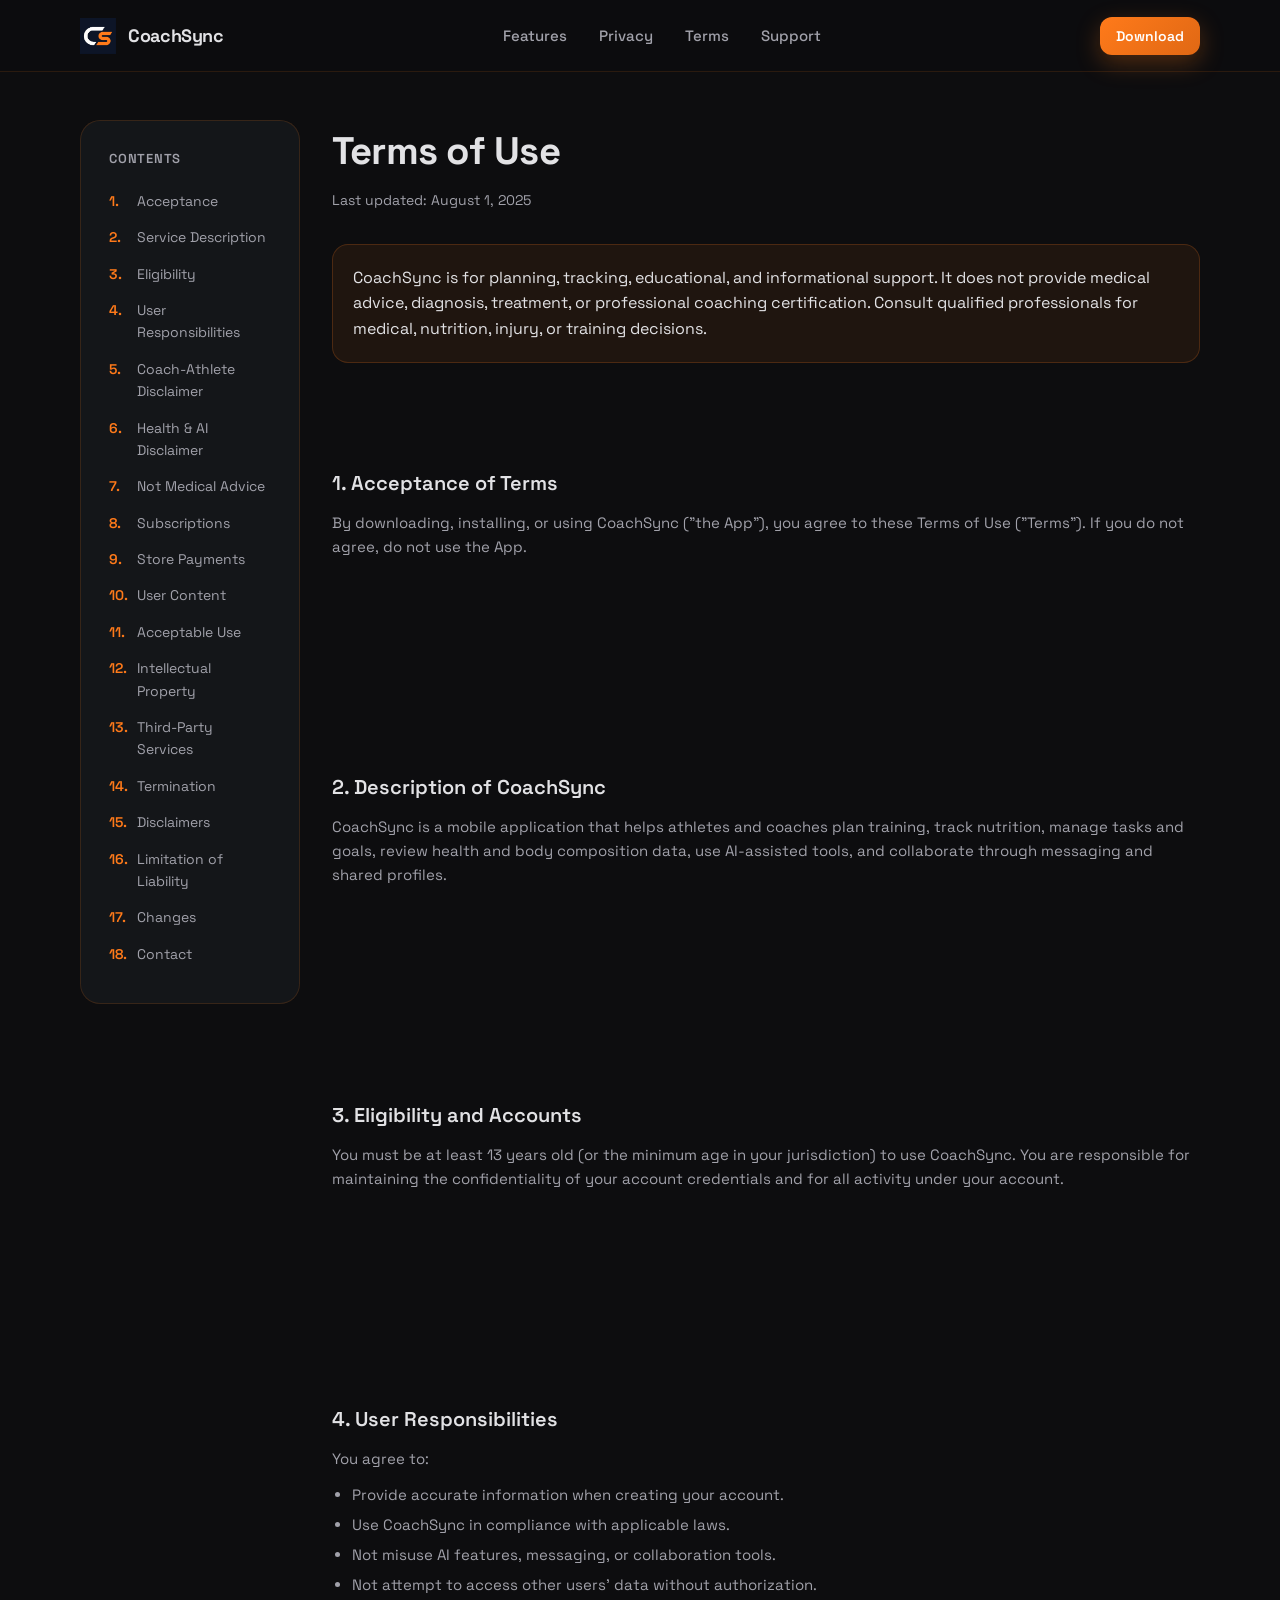
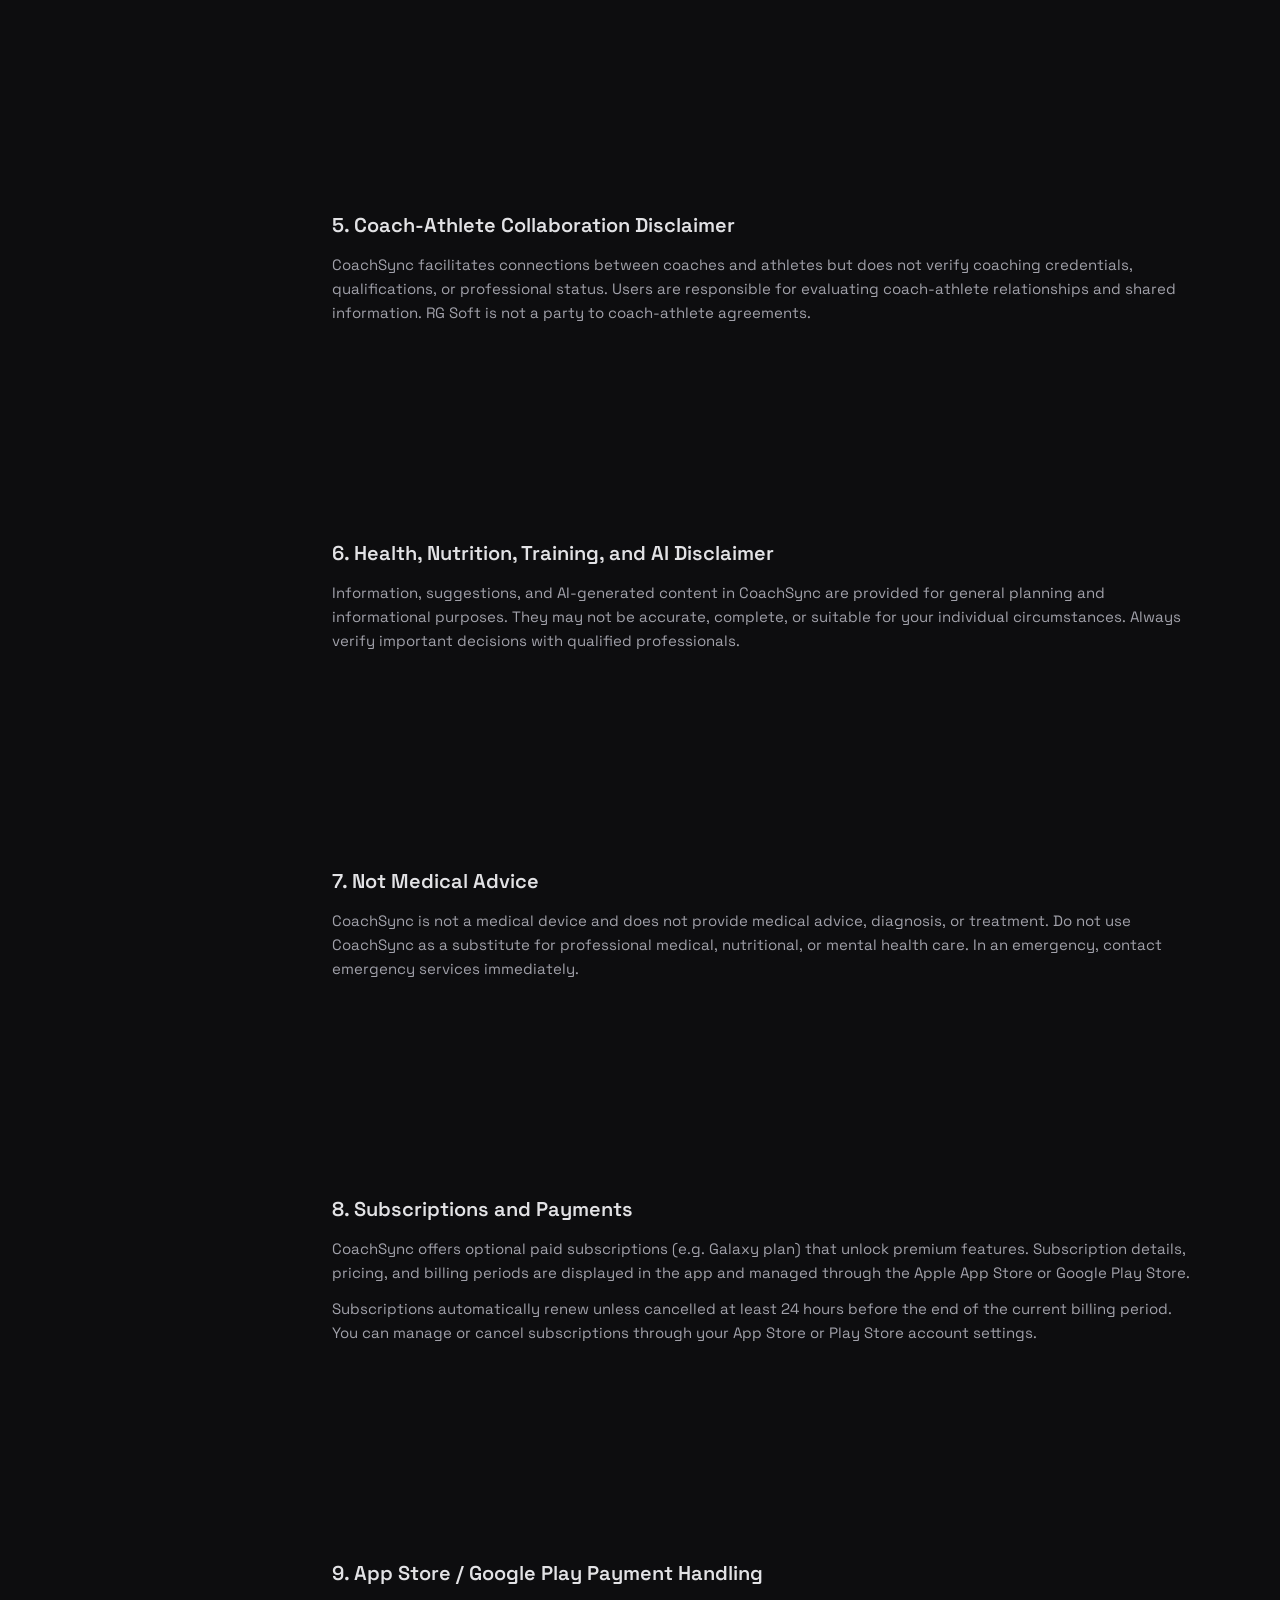
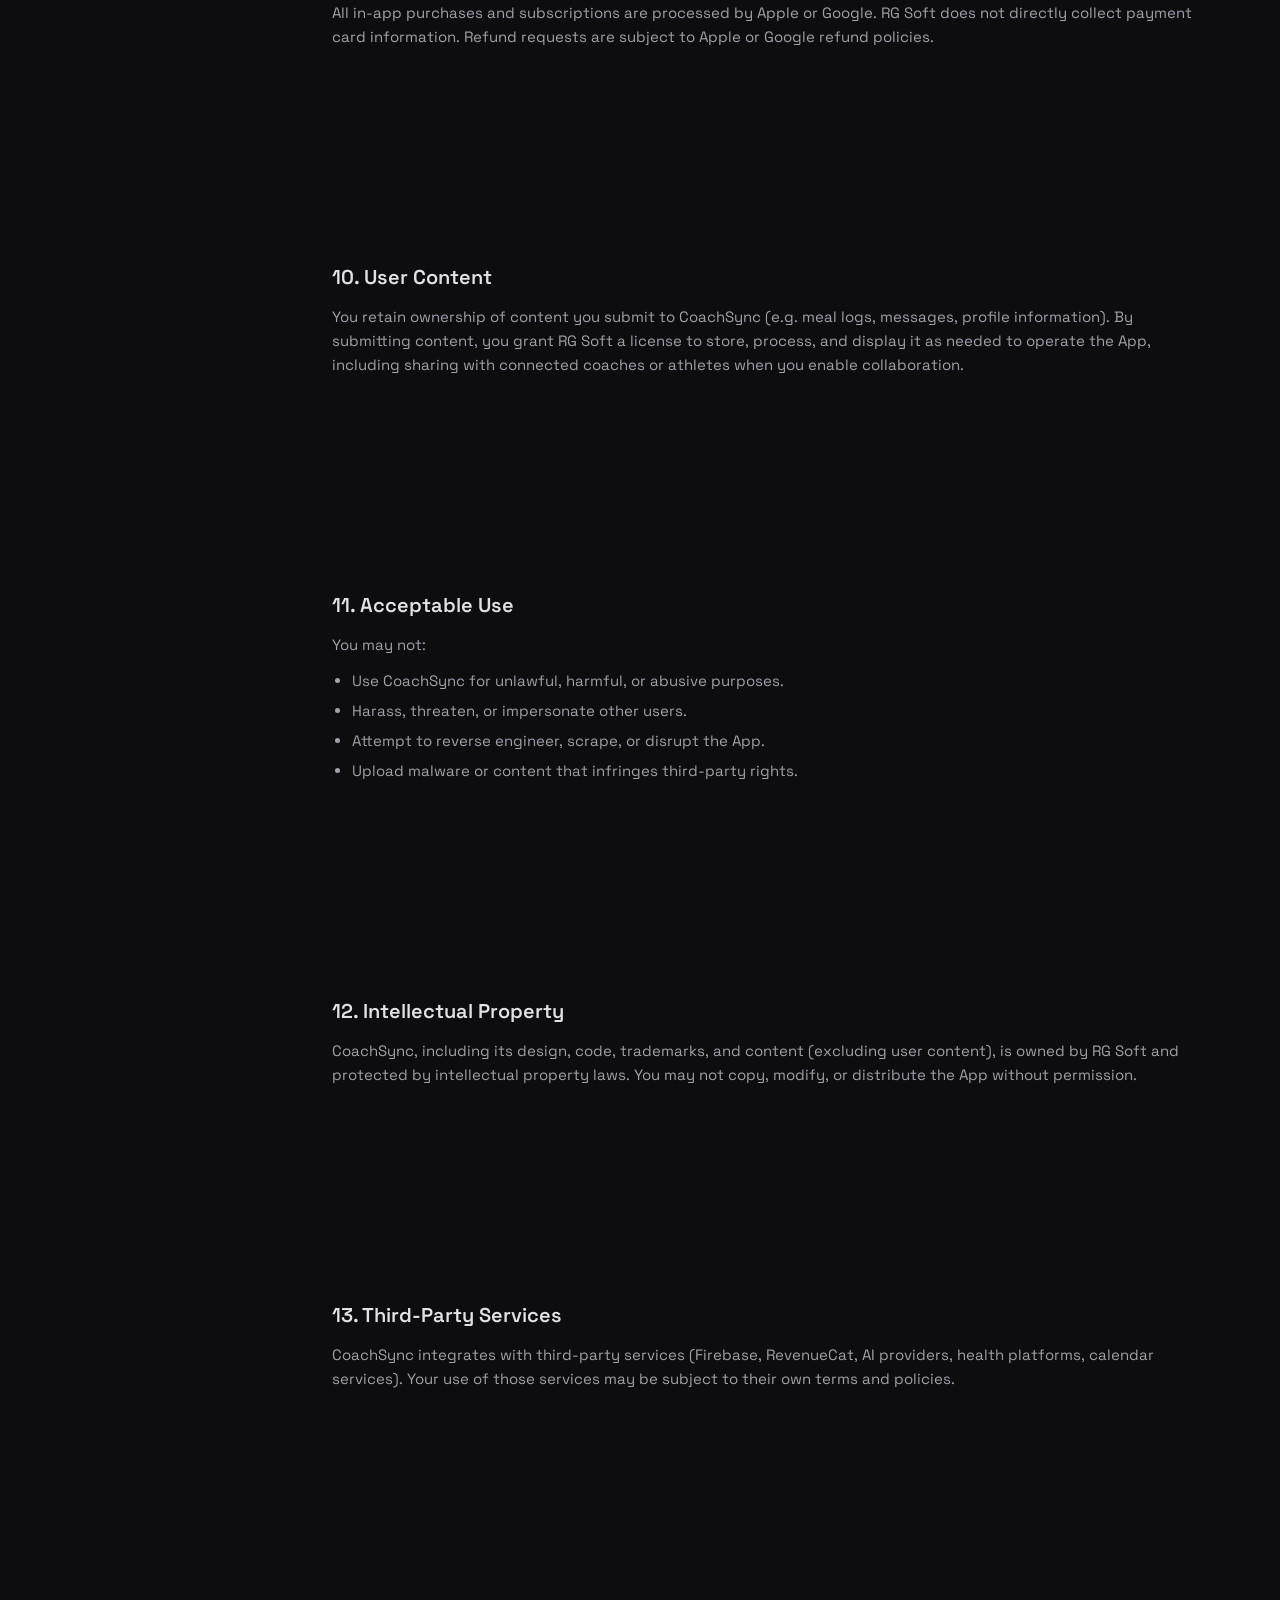
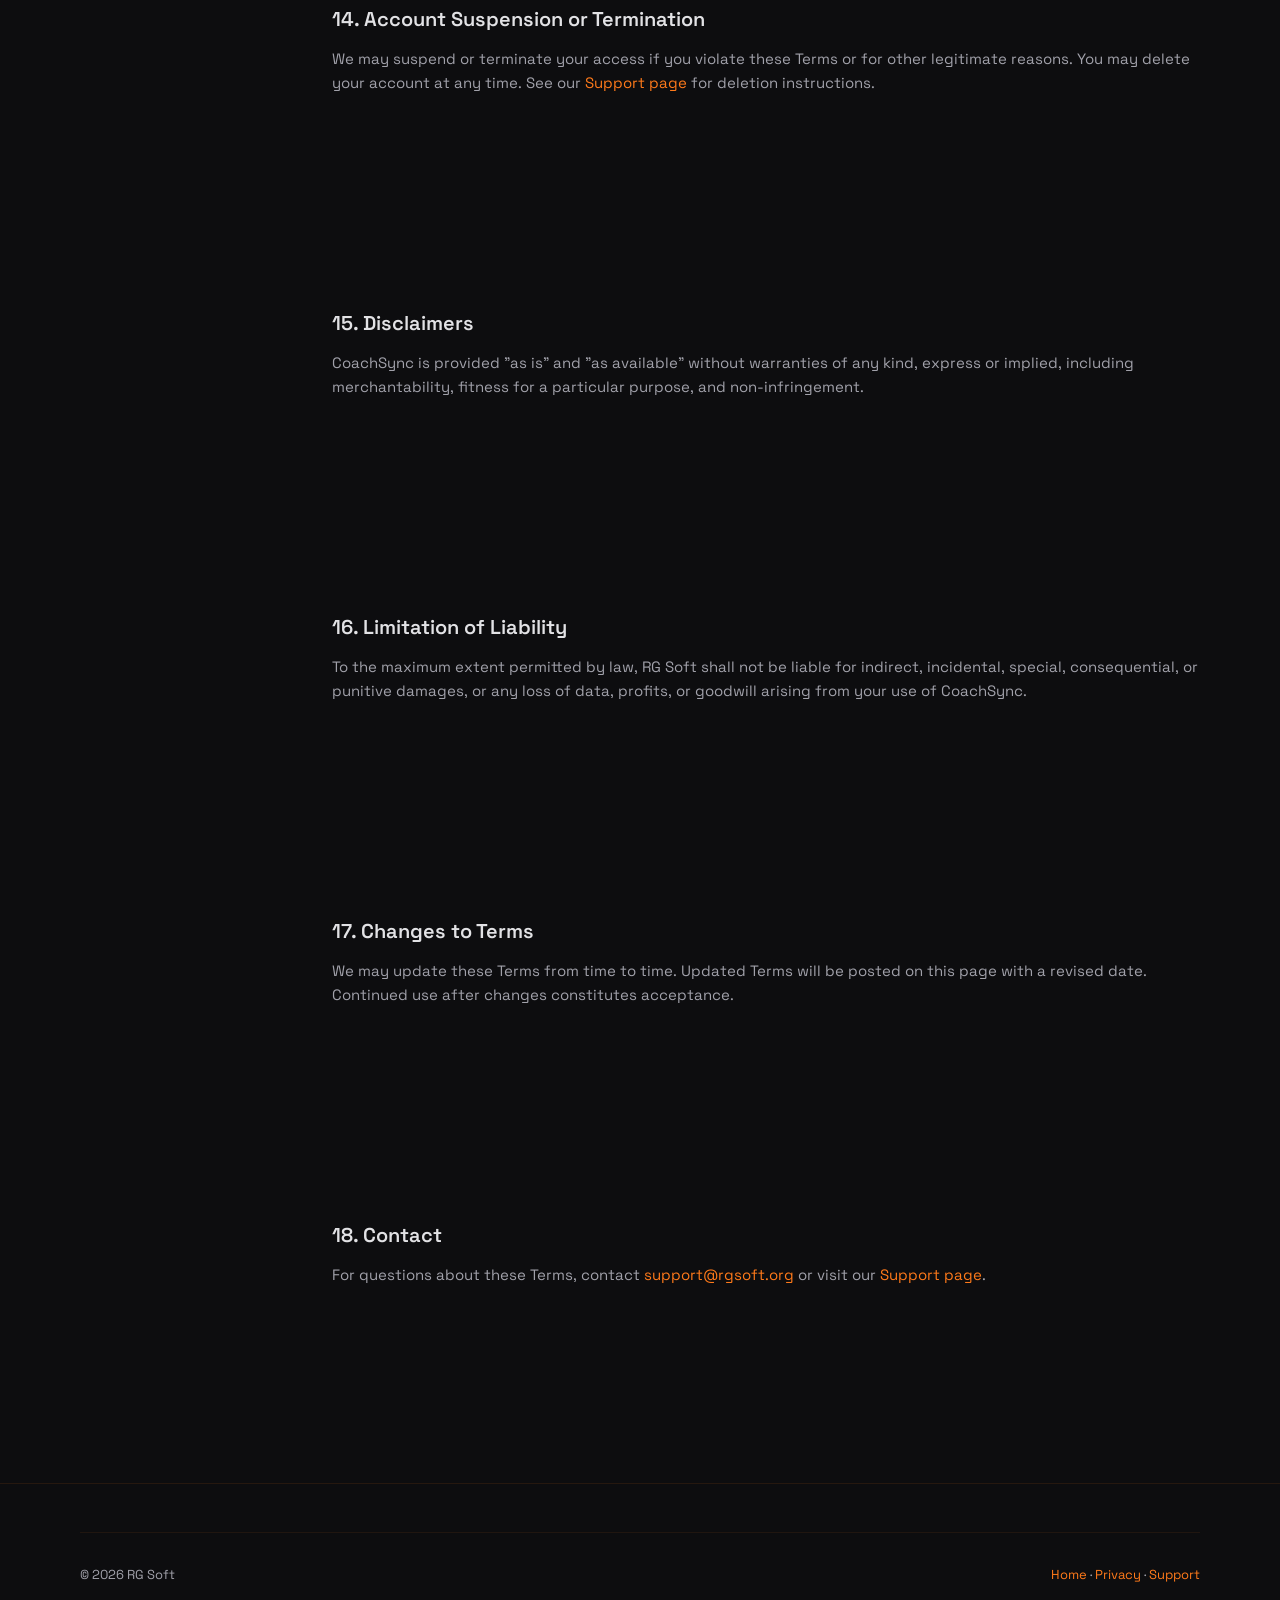
==== terms.html @ 38e57199 "Initial CoachSync marketing website. Landing, privacy, terms, support pages for coachsync.rgsoft.org" ====
<!DOCTYPE html>
<html lang="en">
<head>
  <meta charset="UTF-8">
  <meta name="viewport" content="width=device-width, initial-scale=1.0">
  <meta name="description" content="CoachSync Terms of Use — rules and guidelines for using the app.">
  <title>Terms of Use — CoachSync</title>
  <link rel="icon" href="assets/icon.png" type="image/png">
  <link rel="stylesheet" href="css/styles.css">
</head>
<body>
  <header class="site-header">
    <div class="container header-inner">
      <a href="index.html" class="logo-link">
        <img src="assets/icon.png" alt="CoachSync" width="36" height="36">
        <span class="logo-text">CoachSync</span>
      </a>
      <nav class="nav-desktop" aria-label="Main">
        <a href="index.html#features">Features</a>
        <a href="privacy.html">Privacy</a>
        <a href="terms.html">Terms</a>
        <a href="support.html">Support</a>
      </nav>
      <div class="nav-actions">
        <a href="index.html#download" class="btn btn-primary btn-sm">Download</a>
        <button class="nav-toggle" aria-label="Open menu" aria-expanded="false">
          <span></span><span></span><span></span>
        </button>
      </div>
    </div>
    <nav class="nav-mobile" aria-label="Mobile">
      <a href="index.html">Home</a>
      <a href="privacy.html">Privacy</a>
      <a href="terms.html">Terms</a>
      <a href="support.html">Support</a>
    </nav>
  </header>

  <main class="legal-page">
    <div class="container legal-layout">
      <aside class="legal-toc glass-card" aria-label="Table of contents">
        <h2>Contents</h2>
        <ol>
          <li><a href="#acceptance">Acceptance</a></li>
          <li><a href="#description">Service Description</a></li>
          <li><a href="#eligibility">Eligibility</a></li>
          <li><a href="#responsibilities">User Responsibilities</a></li>
          <li><a href="#coach-disclaimer">Coach-Athlete Disclaimer</a></li>
          <li><a href="#health-disclaimer">Health &amp; AI Disclaimer</a></li>
          <li><a href="#not-medical">Not Medical Advice</a></li>
          <li><a href="#subscriptions">Subscriptions</a></li>
          <li><a href="#payments">Store Payments</a></li>
          <li><a href="#content">User Content</a></li>
          <li><a href="#acceptable-use">Acceptable Use</a></li>
          <li><a href="#ip">Intellectual Property</a></li>
          <li><a href="#third-party">Third-Party Services</a></li>
          <li><a href="#termination">Termination</a></li>
          <li><a href="#disclaimers">Disclaimers</a></li>
          <li><a href="#liability">Limitation of Liability</a></li>
          <li><a href="#changes">Changes</a></li>
          <li><a href="#contact">Contact</a></li>
        </ol>
      </aside>

      <article class="legal-content">
        <h1>Terms of Use</h1>
        <p class="legal-meta">Last updated: August 1, 2025</p>

        <div class="legal-callout">
          <p>
            CoachSync is for planning, tracking, educational, and informational
            support. It does not provide medical advice, diagnosis, treatment,
            or professional coaching certification. Consult qualified
            professionals for medical, nutrition, injury, or training decisions.
          </p>
        </div>

        <section class="legal-section" id="acceptance">
          <h2>1. Acceptance of Terms</h2>
          <p>
            By downloading, installing, or using CoachSync ("the App"), you
            agree to these Terms of Use ("Terms"). If you do not agree, do not
            use the App.
          </p>
        </section>

        <section class="legal-section" id="description">
          <h2>2. Description of CoachSync</h2>
          <p>
            CoachSync is a mobile application that helps athletes and coaches
            plan training, track nutrition, manage tasks and goals, review health
            and body composition data, use AI-assisted tools, and collaborate
            through messaging and shared profiles.
          </p>
        </section>

        <section class="legal-section" id="eligibility">
          <h2>3. Eligibility and Accounts</h2>
          <p>
            You must be at least 13 years old (or the minimum age in your
            jurisdiction) to use CoachSync. You are responsible for maintaining
            the confidentiality of your account credentials and for all activity
            under your account.
          </p>
        </section>

        <section class="legal-section" id="responsibilities">
          <h2>4. User Responsibilities</h2>
          <p>You agree to:</p>
          <ul>
            <li>Provide accurate information when creating your account.</li>
            <li>Use CoachSync in compliance with applicable laws.</li>
            <li>Not misuse AI features, messaging, or collaboration tools.</li>
            <li>Not attempt to access other users' data without authorization.</li>
          </ul>
        </section>

        <section class="legal-section" id="coach-disclaimer">
          <h2>5. Coach-Athlete Collaboration Disclaimer</h2>
          <p>
            CoachSync facilitates connections between coaches and athletes but
            does not verify coaching credentials, qualifications, or
            professional status. Users are responsible for evaluating coach-athlete
            relationships and shared information. RG Soft is not a party to
            coach-athlete agreements.
          </p>
        </section>

        <section class="legal-section" id="health-disclaimer">
          <h2>6. Health, Nutrition, Training, and AI Disclaimer</h2>
          <p>
            Information, suggestions, and AI-generated content in CoachSync are
            provided for general planning and informational purposes. They may
            not be accurate, complete, or suitable for your individual
            circumstances. Always verify important decisions with qualified
            professionals.
          </p>
        </section>

        <section class="legal-section" id="not-medical">
          <h2>7. Not Medical Advice</h2>
          <p>
            CoachSync is not a medical device and does not provide medical
            advice, diagnosis, or treatment. Do not use CoachSync as a substitute
            for professional medical, nutritional, or mental health care. In an
            emergency, contact emergency services immediately.
          </p>
        </section>

        <section class="legal-section" id="subscriptions">
          <h2>8. Subscriptions and Payments</h2>
          <p>
            CoachSync offers optional paid subscriptions (e.g. Galaxy plan)
            that unlock premium features. Subscription details, pricing, and
            billing periods are displayed in the app and managed through the
            Apple App Store or Google Play Store.
          </p>
          <p>
            Subscriptions automatically renew unless cancelled at least 24 hours
            before the end of the current billing period. You can manage or
            cancel subscriptions through your App Store or Play Store account
            settings.
          </p>
        </section>

        <section class="legal-section" id="payments">
          <h2>9. App Store / Google Play Payment Handling</h2>
          <p>
            All in-app purchases and subscriptions are processed by Apple or
            Google. RG Soft does not directly collect payment card information.
            Refund requests are subject to Apple or Google refund policies.
          </p>
        </section>

        <section class="legal-section" id="content">
          <h2>10. User Content</h2>
          <p>
            You retain ownership of content you submit to CoachSync (e.g. meal
            logs, messages, profile information). By submitting content, you
            grant RG Soft a license to store, process, and display it as needed
            to operate the App, including sharing with connected coaches or
            athletes when you enable collaboration.
          </p>
        </section>

        <section class="legal-section" id="acceptable-use">
          <h2>11. Acceptable Use</h2>
          <p>You may not:</p>
          <ul>
            <li>Use CoachSync for unlawful, harmful, or abusive purposes.</li>
            <li>Harass, threaten, or impersonate other users.</li>
            <li>Attempt to reverse engineer, scrape, or disrupt the App.</li>
            <li>Upload malware or content that infringes third-party rights.</li>
          </ul>
        </section>

        <section class="legal-section" id="ip">
          <h2>12. Intellectual Property</h2>
          <p>
            CoachSync, including its design, code, trademarks, and content
            (excluding user content), is owned by RG Soft and protected by
            intellectual property laws. You may not copy, modify, or distribute
            the App without permission.
          </p>
        </section>

        <section class="legal-section" id="third-party">
          <h2>13. Third-Party Services</h2>
          <p>
            CoachSync integrates with third-party services (Firebase, RevenueCat,
            AI providers, health platforms, calendar services). Your use of
            those services may be subject to their own terms and policies.
          </p>
        </section>

        <section class="legal-section" id="termination">
          <h2>14. Account Suspension or Termination</h2>
          <p>
            We may suspend or terminate your access if you violate these Terms
            or for other legitimate reasons. You may delete your account at any
            time. See our <a href="support.html#delete-account">Support page</a>
            for deletion instructions.
          </p>
        </section>

        <section class="legal-section" id="disclaimers">
          <h2>15. Disclaimers</h2>
          <p>
            CoachSync is provided "as is" and "as available" without warranties
            of any kind, express or implied, including merchantability, fitness
            for a particular purpose, and non-infringement.
          </p>
        </section>

        <section class="legal-section" id="liability">
          <h2>16. Limitation of Liability</h2>
          <p>
            To the maximum extent permitted by law, RG Soft shall not be liable
            for indirect, incidental, special, consequential, or punitive
            damages, or any loss of data, profits, or goodwill arising from your
            use of CoachSync.
          </p>
        </section>

        <section class="legal-section" id="changes">
          <h2>17. Changes to Terms</h2>
          <p>
            We may update these Terms from time to time. Updated Terms will be
            posted on this page with a revised date. Continued use after changes
            constitutes acceptance.
          </p>
        </section>

        <section class="legal-section" id="contact">
          <h2>18. Contact</h2>
          <p>
            For questions about these Terms, contact
            <a data-contact-email href="mailto:support@rgsoft.org">support@rgsoft.org</a>
            or visit our <a href="support.html">Support page</a>.
          </p>
        </section>
      </article>
    </div>
  </main>

  <footer class="site-footer">
    <div class="container footer-bottom">
      <span>&copy; <span id="year"></span> RG Soft</span>
      <nav aria-label="Footer">
        <a href="index.html">Home</a> &middot;
        <a href="privacy.html">Privacy</a> &middot;
        <a href="support.html">Support</a>
      </nav>
    </div>
  </footer>

  <script src="js/config.js"></script>
  <script src="js/main.js"></script>
  <script>document.getElementById('year').textContent = new Date().getFullYear();</script>
</body>
</html>
---- css/styles.css ----
/* CoachSync marketing site — orange brand from design_system.dart */

@import url('https://fonts.googleapis.com/css2?family=Space+Grotesk:wght@400;500;600;700&display=swap');

:root {
  --primary: #ff7a1a;
  --primary-dark: #e06814;
  --primary-soft: #ff9b4d;
  --primary-muted: #ffede0;
  --cta: #22c55e;
  --cta-dark: #16a34a;
  --bg: #0d0d0f;
  --surface-low: #111316;
  --surface: #16181c;
  --surface-high: #1e2227;
  --text: #e2e2e5;
  --text-secondary: #a1a1aa;
  --outline: #414754;
  --gold: #d4af37;
  --error: #ffb4ab;
  --radius-sm: 12px;
  --radius-md: 16px;
  --radius-lg: 20px;
  --radius-xl: 24px;
  --radius-phone: 32px;
  --max-width: 1120px;
  --nav-height: 72px;
}

*,
*::before,
*::after {
  box-sizing: border-box;
  margin: 0;
  padding: 0;
}

html {
  scroll-behavior: smooth;
}

body {
  font-family: 'Space Grotesk', system-ui, sans-serif;
  background: var(--bg);
  color: var(--text);
  line-height: 1.6;
  font-size: 16px;
  -webkit-font-smoothing: antialiased;
}

a {
  color: var(--primary);
  text-decoration: none;
  transition: color 0.2s;
}

a:hover {
  color: var(--primary-soft);
}

img {
  max-width: 100%;
  height: auto;
  display: block;
}

.container {
  width: min(100% - 2rem, var(--max-width));
  margin-inline: auto;
}

/* Header */
.site-header {
  position: fixed;
  top: 0;
  left: 0;
  right: 0;
  z-index: 100;
  height: var(--nav-height);
  background: rgba(13, 13, 15, 0.85);
  backdrop-filter: blur(16px);
  border-bottom: 1px solid rgba(255, 122, 26, 0.12);
}

.header-inner {
  display: flex;
  align-items: center;
  justify-content: space-between;
  height: var(--nav-height);
}

.logo-link {
  display: flex;
  align-items: center;
  gap: 0.75rem;
}

.logo-link img {
  height: 36px;
  width: auto;
}

.logo-text {
  font-weight: 700;
  font-size: 1.125rem;
  color: var(--text);
  letter-spacing: -0.02em;
}

.nav-desktop {
  display: none;
  align-items: center;
  gap: 2rem;
}

.nav-desktop a {
  color: var(--text-secondary);
  font-size: 0.9375rem;
  font-weight: 500;
}

.nav-desktop a:hover {
  color: var(--text);
}

.nav-actions {
  display: flex;
  align-items: center;
  gap: 0.75rem;
}

.nav-toggle {
  display: flex;
  flex-direction: column;
  gap: 5px;
  background: none;
  border: none;
  cursor: pointer;
  padding: 8px;
}

.nav-toggle span {
  display: block;
  width: 22px;
  height: 2px;
  background: var(--text);
  border-radius: 1px;
  transition: transform 0.2s, opacity 0.2s;
}

.nav-toggle[aria-expanded='true'] span:nth-child(1) {
  transform: translateY(7px) rotate(45deg);
}

.nav-toggle[aria-expanded='true'] span:nth-child(2) {
  opacity: 0;
}

.nav-toggle[aria-expanded='true'] span:nth-child(3) {
  transform: translateY(-7px) rotate(-45deg);
}

.nav-mobile {
  display: none;
  position: fixed;
  top: var(--nav-height);
  left: 0;
  right: 0;
  background: rgba(13, 13, 15, 0.98);
  backdrop-filter: blur(16px);
  border-bottom: 1px solid rgba(255, 122, 26, 0.12);
  padding: 1.5rem;
  flex-direction: column;
  gap: 1rem;
}

.nav-mobile.is-open {
  display: flex;
}

.nav-mobile a {
  color: var(--text-secondary);
  font-weight: 500;
  padding: 0.5rem 0;
}

.nav-mobile a:hover {
  color: var(--text);
}

/* Buttons */
.btn {
  display: inline-flex;
  align-items: center;
  justify-content: center;
  gap: 0.5rem;
  padding: 0.75rem 1.25rem;
  font-family: inherit;
  font-size: 0.9375rem;
  font-weight: 600;
  border-radius: var(--radius-sm);
  border: none;
  cursor: pointer;
  transition: transform 0.15s, box-shadow 0.15s, opacity 0.15s;
  text-decoration: none;
}

.btn:hover {
  transform: translateY(-1px);
}

.btn-primary {
  background: linear-gradient(
    135deg,
    var(--primary) 0%,
    var(--primary-dark) 100%
  );
  color: #fff;
  box-shadow: 0 8px 24px rgba(255, 122, 26, 0.28);
}

.btn-primary:hover {
  color: #fff;
  box-shadow: 0 12px 32px rgba(255, 122, 26, 0.36);
}

.btn-cta {
  background: linear-gradient(135deg, var(--cta) 0%, var(--cta-dark) 100%);
  color: #fff;
  box-shadow: 0 8px 24px rgba(34, 197, 94, 0.24);
}

.btn-cta:hover {
  color: #fff;
}

.btn-outline {
  background: transparent;
  color: var(--text);
  border: 1px solid rgba(255, 122, 26, 0.3);
}

.btn-outline:hover {
  color: var(--primary);
  border-color: var(--primary);
}

.btn-sm {
  padding: 0.5rem 1rem;
  font-size: 0.875rem;
}

.btn-lg {
  padding: 1rem 1.75rem;
  font-size: 1rem;
}

.btn[disabled],
.store-btn.is-disabled {
  opacity: 0.45;
  cursor: not-allowed;
  pointer-events: none;
}

/* Store buttons */
.store-buttons {
  display: flex;
  flex-wrap: wrap;
  gap: 0.75rem;
}

.store-btn {
  display: inline-flex;
  align-items: center;
  gap: 0.625rem;
  padding: 0.625rem 1.125rem;
  background: var(--surface-high);
  border: 1px solid rgba(255, 122, 26, 0.2);
  border-radius: var(--radius-sm);
  color: var(--text);
  font-size: 0.8125rem;
  transition: border-color 0.2s, background 0.2s;
}

.store-btn:hover:not(.is-disabled) {
  border-color: var(--primary);
  background: rgba(255, 122, 26, 0.08);
  color: var(--text);
}

.store-btn svg {
  width: 24px;
  height: 24px;
  flex-shrink: 0;
}

.store-btn-text {
  display: flex;
  flex-direction: column;
  align-items: flex-start;
  line-height: 1.2;
}

.store-btn-label {
  font-size: 0.625rem;
  color: var(--text-secondary);
  text-transform: uppercase;
  letter-spacing: 0.04em;
}

.store-btn-name {
  font-weight: 600;
  font-size: 0.9375rem;
}

/* Hero */
.hero {
  position: relative;
  min-height: 100vh;
  padding-top: calc(var(--nav-height) + 3rem);
  padding-bottom: 4rem;
  overflow: hidden;
  background:
    radial-gradient(
      circle at 70% 20%,
      rgba(255, 122, 26, 0.18),
      transparent 42%
    ),
    radial-gradient(
      circle at 20% 80%,
      rgba(34, 197, 94, 0.06),
      transparent 35%
    ),
    var(--bg);
}

.hero-grid {
  display: grid;
  gap: 3rem;
  align-items: center;
}

.hero-eyebrow {
  display: inline-block;
  font-size: 0.8125rem;
  font-weight: 600;
  text-transform: uppercase;
  letter-spacing: 0.08em;
  color: var(--primary);
  margin-bottom: 1rem;
}

.hero h1 {
  font-size: clamp(2.25rem, 5vw, 3.75rem);
  font-weight: 700;
  line-height: 1.08;
  letter-spacing: -0.03em;
  margin-bottom: 1.25rem;
}

.hero-lead {
  font-size: clamp(1rem, 2vw, 1.1875rem);
  color: var(--text-secondary);
  max-width: 32rem;
  margin-bottom: 2rem;
}

.hero-actions {
  display: flex;
  flex-wrap: wrap;
  gap: 1rem;
  align-items: center;
}

.hero-visual {
  display: flex;
  justify-content: center;
  position: relative;
}

.phone-mockup {
  width: min(280px, 80vw);
  aspect-ratio: 9 / 19.5;
  background: var(--surface);
  border-radius: var(--radius-phone);
  border: 2px solid rgba(255, 122, 26, 0.25);
  box-shadow:
    0 0 60px rgba(255, 122, 26, 0.15),
    0 24px 48px rgba(0, 0, 0, 0.5);
  overflow: hidden;
  position: relative;
}

.phone-notch {
  position: absolute;
  top: 12px;
  left: 50%;
  transform: translateX(-50%);
  width: 80px;
  height: 24px;
  background: var(--bg);
  border-radius: 12px;
  z-index: 2;
}

.phone-screen {
  padding: 3rem 1rem 1rem;
  height: 100%;
  display: flex;
  flex-direction: column;
  gap: 0.625rem;
}

.mock-card {
  background: rgba(255, 122, 26, 0.08);
  border: 1px solid rgba(255, 122, 26, 0.15);
  border-radius: var(--radius-sm);
  padding: 0.75rem;
}

.mock-card-title {
  font-size: 0.6875rem;
  color: var(--text-secondary);
  text-transform: uppercase;
  letter-spacing: 0.06em;
  margin-bottom: 0.25rem;
}

.mock-card-value {
  font-size: 1.125rem;
  font-weight: 700;
  color: var(--primary);
}

.mock-row {
  display: grid;
  grid-template-columns: 1fr 1fr;
  gap: 0.625rem;
}

.mock-bar {
  height: 6px;
  background: rgba(255, 122, 26, 0.15);
  border-radius: 3px;
  overflow: hidden;
  margin-top: 0.375rem;
}

.mock-bar-fill {
  height: 100%;
  background: var(--primary);
  border-radius: 3px;
}

/* Sections */
section {
  padding: 5rem 0;
}

.section-header {
  text-align: center;
  max-width: 40rem;
  margin: 0 auto 3rem;
}

.section-eyebrow {
  font-size: 0.8125rem;
  font-weight: 600;
  text-transform: uppercase;
  letter-spacing: 0.08em;
  color: var(--primary);
  margin-bottom: 0.75rem;
}

.section-header h2 {
  font-size: clamp(1.75rem, 3.5vw, 2.5rem);
  font-weight: 700;
  letter-spacing: -0.02em;
  margin-bottom: 1rem;
}

.section-header p {
  color: var(--text-secondary);
  font-size: 1.0625rem;
}

/* Glass cards */
.glass-card {
  background: rgba(22, 24, 28, 0.88);
  border: 1px solid rgba(255, 122, 26, 0.15);
  backdrop-filter: blur(16px);
  border-radius: var(--radius-lg);
  padding: 1.75rem;
  transition: border-color 0.2s, box-shadow 0.2s;
}

.glass-card:hover {
  border-color: rgba(255, 122, 26, 0.3);
  box-shadow: 0 8px 32px rgba(255, 122, 26, 0.08);
}

.feature-grid {
  display: grid;
  gap: 1.5rem;
}

.feature-icon {
  width: 44px;
  height: 44px;
  display: flex;
  align-items: center;
  justify-content: center;
  background: rgba(255, 122, 26, 0.12);
  border-radius: var(--radius-sm);
  margin-bottom: 1rem;
  font-size: 1.25rem;
}

.feature-card h3 {
  font-size: 1.125rem;
  font-weight: 600;
  margin-bottom: 0.5rem;
}

.feature-card p {
  color: var(--text-secondary);
  font-size: 0.9375rem;
}

/* Audience sections */
.audience-grid {
  display: grid;
  gap: 2rem;
}

.audience-block h3 {
  font-size: 1.5rem;
  font-weight: 700;
  margin-bottom: 1.25rem;
  letter-spacing: -0.02em;
}

.audience-list {
  list-style: none;
  display: flex;
  flex-direction: column;
  gap: 0.75rem;
}

.audience-list li {
  display: flex;
  align-items: flex-start;
  gap: 0.75rem;
  color: var(--text-secondary);
  font-size: 0.9375rem;
}

.audience-list li::before {
  content: '';
  flex-shrink: 0;
  width: 6px;
  height: 6px;
  margin-top: 0.5rem;
  background: var(--primary);
  border-radius: 50%;
}

/* Screens preview */
.screens-strip {
  display: flex;
  gap: 1.25rem;
  overflow-x: auto;
  padding-bottom: 1rem;
  scroll-snap-type: x mandatory;
  -webkit-overflow-scrolling: touch;
}

.screen-preview {
  flex: 0 0 160px;
  scroll-snap-align: start;
}

.screen-preview-frame {
  aspect-ratio: 9 / 19.5;
  background: var(--surface);
  border-radius: var(--radius-md);
  border: 1px solid rgba(255, 122, 26, 0.2);
  display: flex;
  flex-direction: column;
  align-items: center;
  justify-content: center;
  gap: 0.5rem;
  padding: 1rem;
  margin-bottom: 0.75rem;
}

.screen-preview-icon {
  font-size: 1.5rem;
}

.screen-preview-label {
  font-size: 0.75rem;
  color: var(--text-secondary);
  text-align: center;
}

/* Trust section */
.trust-grid {
  display: grid;
  gap: 1.5rem;
}

.trust-item {
  display: flex;
  gap: 1rem;
  align-items: flex-start;
}

.trust-icon {
  flex-shrink: 0;
  width: 40px;
  height: 40px;
  display: flex;
  align-items: center;
  justify-content: center;
  background: rgba(34, 197, 94, 0.12);
  border-radius: var(--radius-sm);
  color: var(--cta);
  font-size: 1.125rem;
}

.trust-item h4 {
  font-size: 1rem;
  font-weight: 600;
  margin-bottom: 0.25rem;
}

.trust-item p {
  color: var(--text-secondary);
  font-size: 0.875rem;
}

/* CTA band */
.cta-band {
  text-align: center;
  padding: 5rem 0;
  background:
    radial-gradient(
      circle at 50% 50%,
      rgba(255, 122, 26, 0.12),
      transparent 60%
    ),
    var(--surface-low);
  border-top: 1px solid rgba(255, 122, 26, 0.1);
  border-bottom: 1px solid rgba(255, 122, 26, 0.1);
}

.cta-band h2 {
  font-size: clamp(1.75rem, 3vw, 2.25rem);
  font-weight: 700;
  margin-bottom: 1rem;
  letter-spacing: -0.02em;
}

.cta-band p {
  color: var(--text-secondary);
  max-width: 28rem;
  margin: 0 auto 2rem;
}

/* Footer */
.site-footer {
  padding: 3rem 0 2rem;
  border-top: 1px solid rgba(255, 122, 26, 0.1);
}

.footer-grid {
  display: grid;
  gap: 2rem;
  margin-bottom: 2rem;
}

.footer-brand p {
  color: var(--text-secondary);
  font-size: 0.875rem;
  margin-top: 0.75rem;
  max-width: 20rem;
}

.footer-links h4 {
  font-size: 0.8125rem;
  font-weight: 600;
  text-transform: uppercase;
  letter-spacing: 0.06em;
  color: var(--text-secondary);
  margin-bottom: 1rem;
}

.footer-links ul {
  list-style: none;
  display: flex;
  flex-direction: column;
  gap: 0.5rem;
}

.footer-links a {
  color: var(--text-secondary);
  font-size: 0.875rem;
}

.footer-links a:hover {
  color: var(--text);
}

.footer-bottom {
  display: flex;
  flex-wrap: wrap;
  justify-content: space-between;
  align-items: center;
  gap: 1rem;
  padding-top: 2rem;
  border-top: 1px solid rgba(255, 122, 26, 0.08);
  font-size: 0.8125rem;
  color: var(--text-secondary);
}

/* Legal pages */
.legal-page {
  padding-top: calc(var(--nav-height) + 3rem);
  padding-bottom: 4rem;
}

.legal-layout {
  display: grid;
  gap: 2rem;
}

.legal-toc {
  position: sticky;
  top: calc(var(--nav-height) + 1.5rem);
  align-self: start;
}

.legal-toc h2 {
  font-size: 0.8125rem;
  font-weight: 600;
  text-transform: uppercase;
  letter-spacing: 0.06em;
  color: var(--text-secondary);
  margin-bottom: 1rem;
}

.legal-toc ol {
  list-style: none;
  counter-reset: toc;
}

.legal-toc li {
  counter-increment: toc;
  margin-bottom: 0.375rem;
}

.legal-toc a {
  display: flex;
  gap: 0.5rem;
  color: var(--text-secondary);
  font-size: 0.875rem;
  padding: 0.25rem 0;
}

.legal-toc a::before {
  content: counter(toc) '.';
  color: var(--primary);
  font-weight: 600;
  min-width: 1.25rem;
}

.legal-toc a:hover {
  color: var(--text);
}

.legal-content h1 {
  font-size: clamp(1.75rem, 3vw, 2.5rem);
  font-weight: 700;
  margin-bottom: 0.5rem;
  letter-spacing: -0.02em;
}

.legal-meta {
  color: var(--text-secondary);
  font-size: 0.875rem;
  margin-bottom: 2rem;
}

.legal-section {
  margin-bottom: 2.5rem;
  scroll-margin-top: calc(var(--nav-height) + 1rem);
}

.legal-section h2 {
  font-size: 1.25rem;
  font-weight: 600;
  margin-bottom: 0.75rem;
  color: var(--text);
}

.legal-section p,
.legal-section li {
  color: var(--text-secondary);
  font-size: 0.9375rem;
  margin-bottom: 0.75rem;
}

.legal-section ul {
  padding-left: 1.25rem;
  margin-bottom: 0.75rem;
}

.legal-section ul li {
  margin-bottom: 0.375rem;
}

.legal-callout {
  background: rgba(255, 122, 26, 0.08);
  border: 1px solid rgba(255, 122, 26, 0.2);
  border-radius: var(--radius-md);
  padding: 1.25rem;
  margin: 1.5rem 0;
}

.legal-callout p {
  margin-bottom: 0;
  color: var(--text);
}

/* Support page */
.support-grid {
  display: grid;
  gap: 1.5rem;
}

.support-card h3 {
  font-size: 1.125rem;
  font-weight: 600;
  margin-bottom: 0.75rem;
}

.support-card p {
  color: var(--text-secondary);
  font-size: 0.9375rem;
  margin-bottom: 0.75rem;
}

.support-steps {
  list-style: none;
  counter-reset: steps;
}

.support-steps li {
  counter-increment: steps;
  display: flex;
  gap: 1rem;
  margin-bottom: 1rem;
  color: var(--text-secondary);
  font-size: 0.9375rem;
}

.support-steps li::before {
  content: counter(steps);
  flex-shrink: 0;
  width: 28px;
  height: 28px;
  display: flex;
  align-items: center;
  justify-content: center;
  background: rgba(255, 122, 26, 0.15);
  color: var(--primary);
  font-weight: 700;
  font-size: 0.8125rem;
  border-radius: 50%;
}

/* Responsive */
@media (min-width: 640px) {
  .feature-grid {
    grid-template-columns: repeat(2, 1fr);
  }

  .trust-grid {
    grid-template-columns: repeat(2, 1fr);
  }

  .footer-grid {
    grid-template-columns: 2fr 1fr 1fr;
  }
}

@media (min-width: 768px) {
  .nav-desktop {
    display: flex;
  }

  .nav-toggle {
    display: none;
  }

  .hero-grid {
    grid-template-columns: 1fr 1fr;
  }

  .audience-grid {
    grid-template-columns: 1fr 1fr;
  }

  .legal-layout {
    grid-template-columns: 220px 1fr;
  }
}

@media (min-width: 1024px) {
  .feature-grid {
    grid-template-columns: repeat(3, 1fr);
  }
}
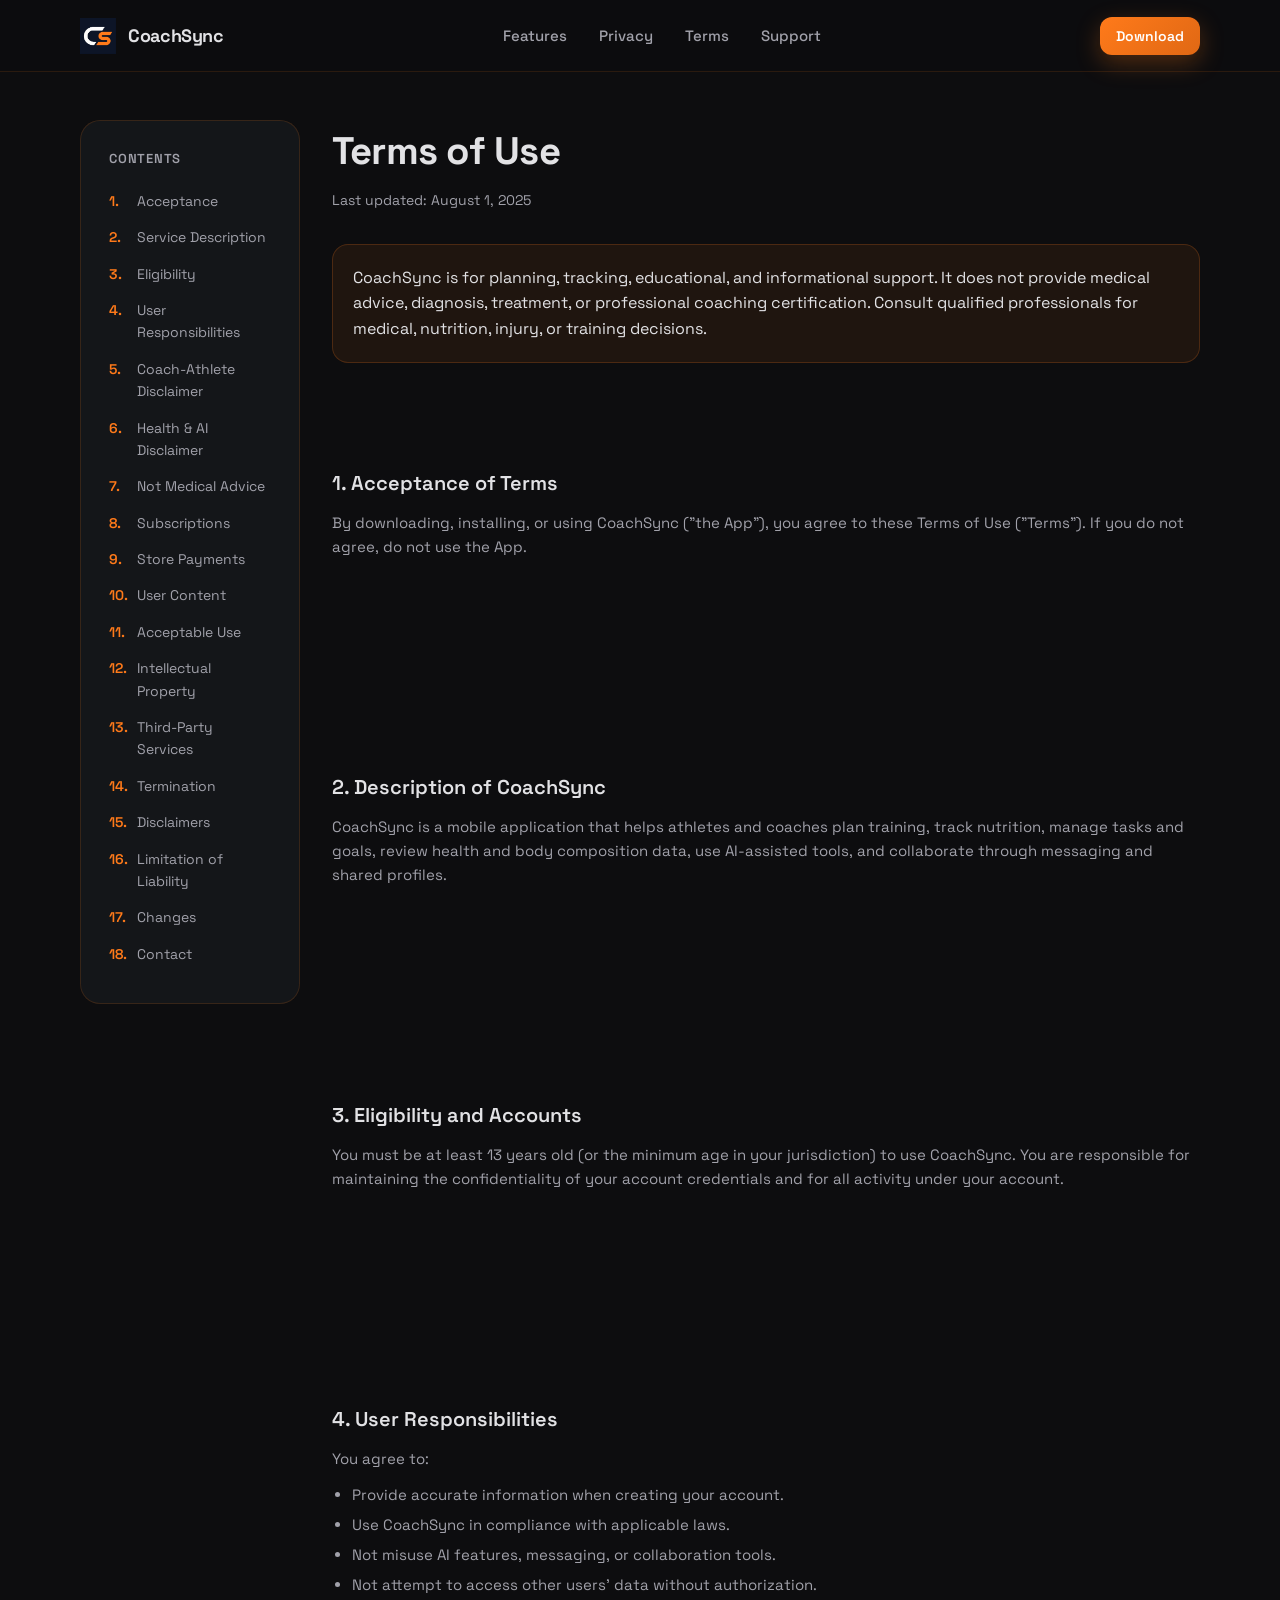
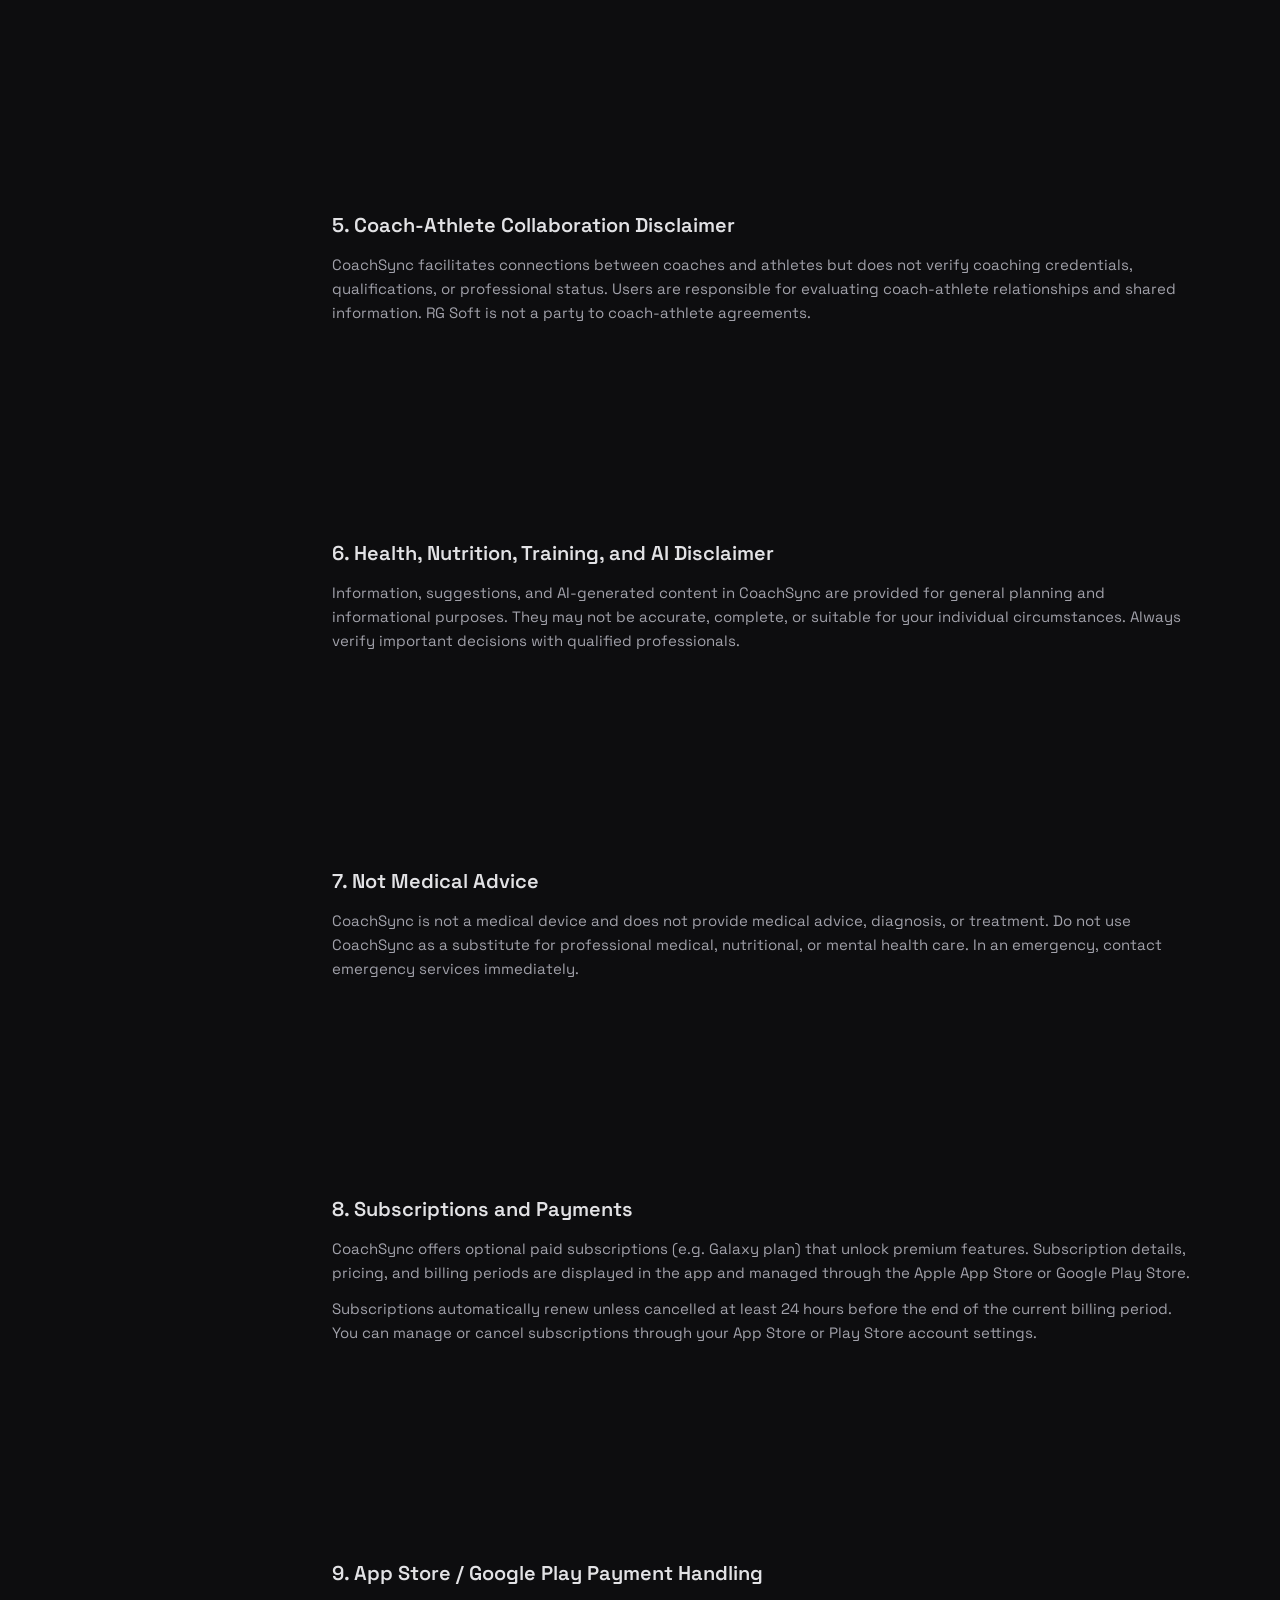
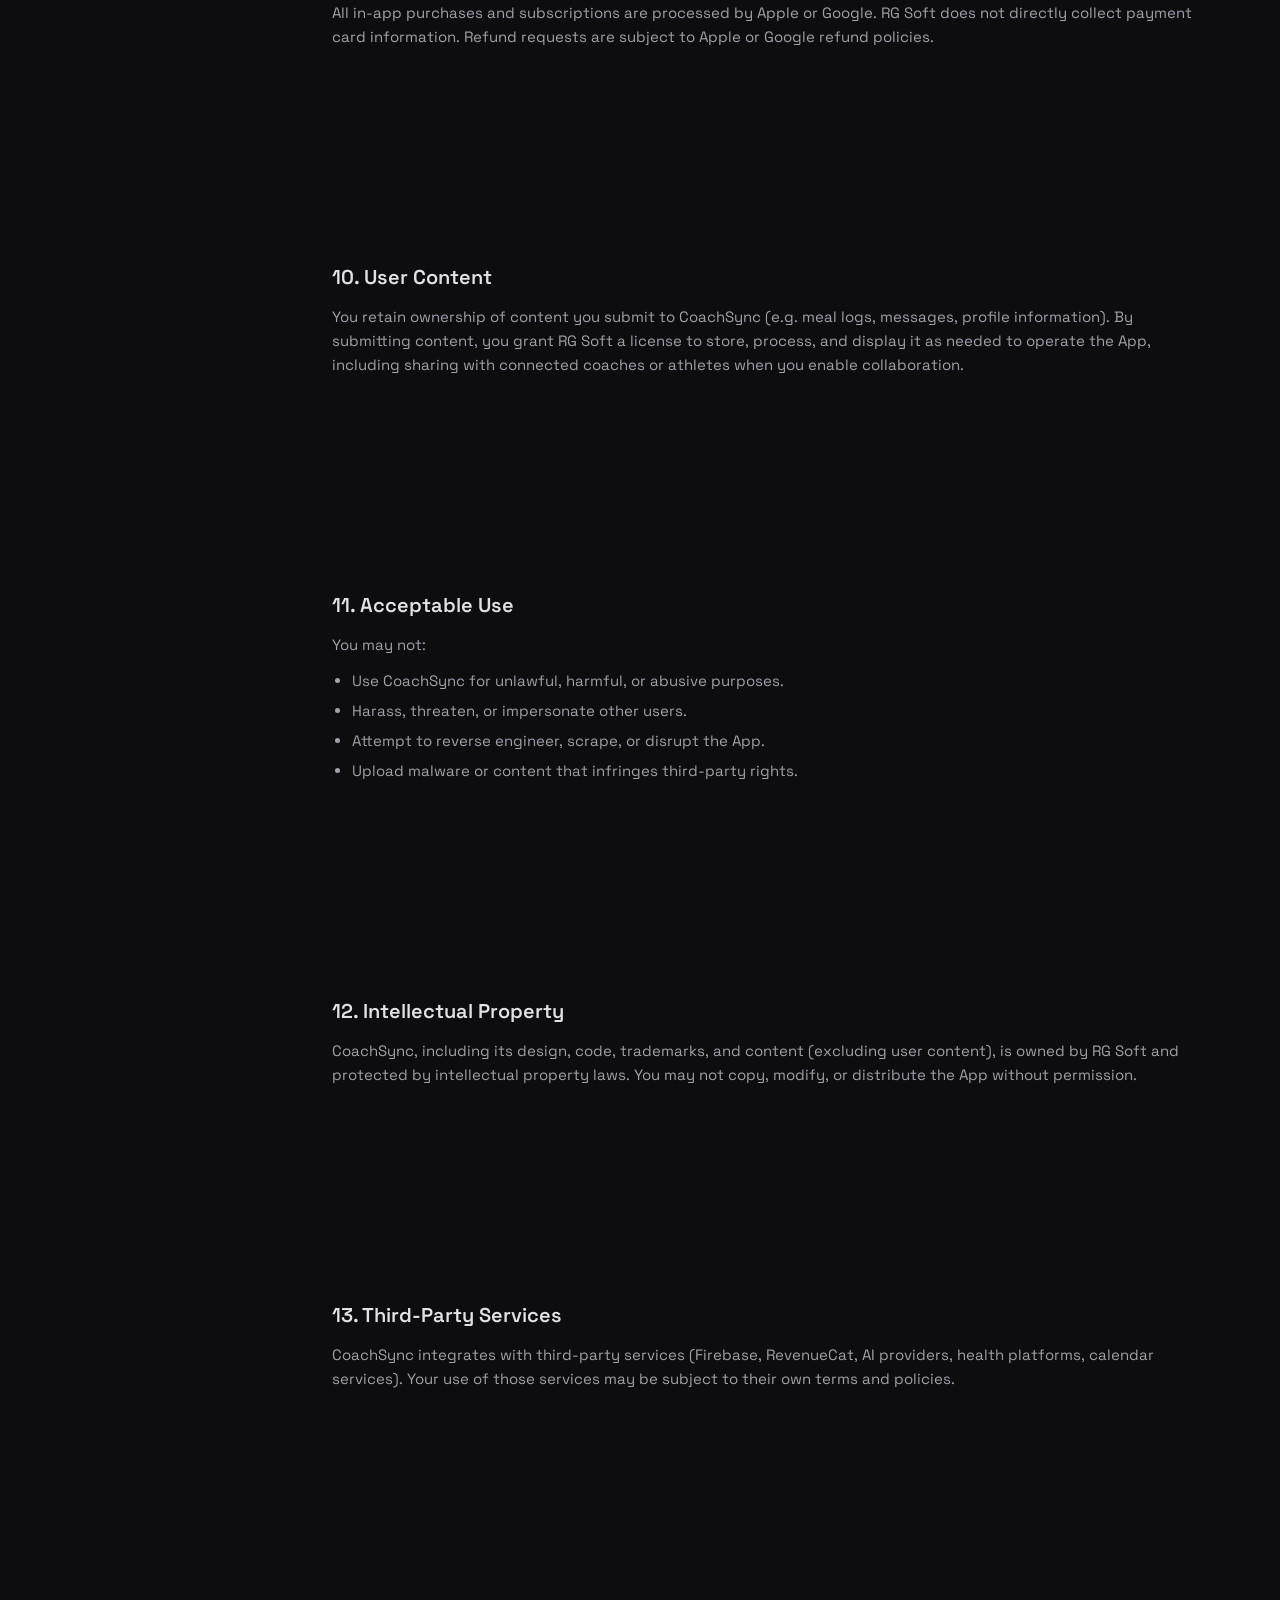
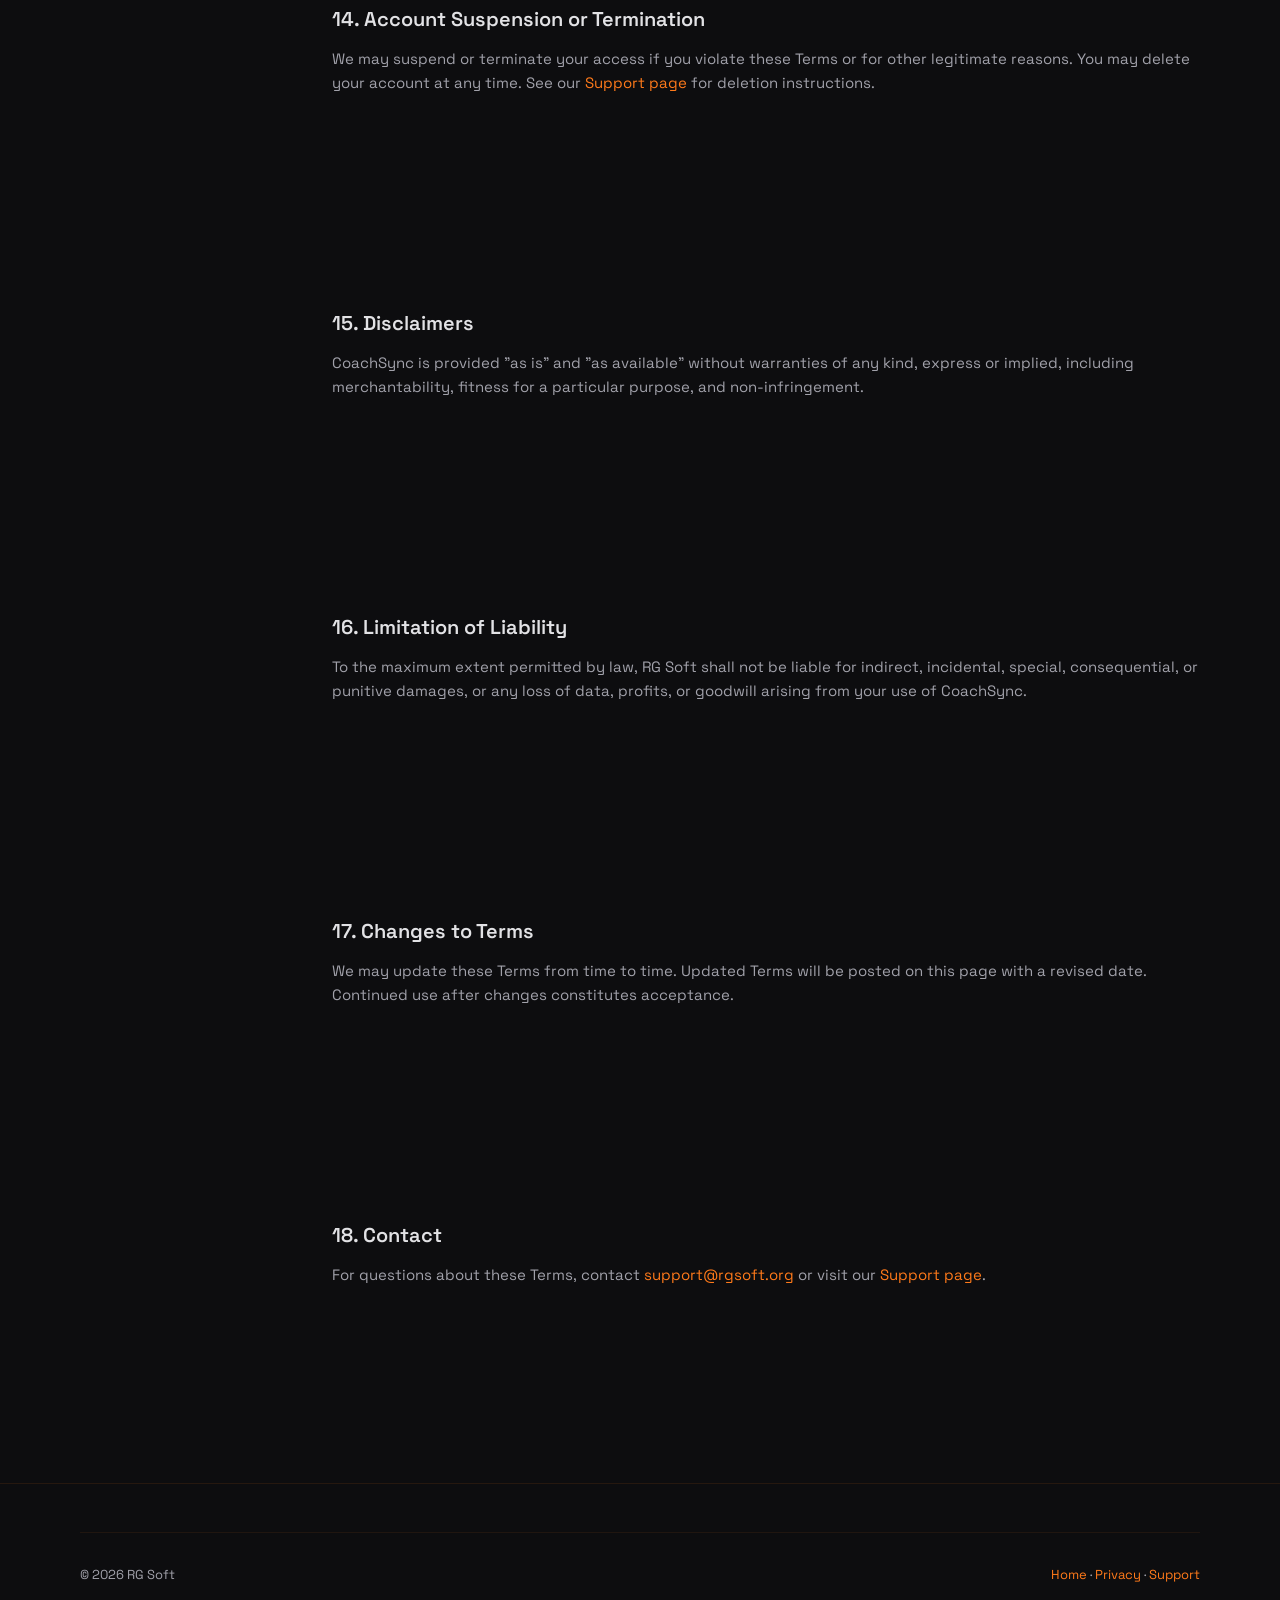
==== commit 1145f3a9: "Fix mobile privacy and terms pages covering content. The table of contents used sticky positioning i" ====
--- a/terms.html
+++ b/terms.html
@@ -39,8 +39,9 @@
   <main class="legal-page">
     <div class="container legal-layout">
       <aside class="legal-toc glass-card" aria-label="Table of contents">
-        <h2>Contents</h2>
-        <ol>
+        <details class="legal-toc-panel">
+          <summary><h2>Contents</h2></summary>
+          <ol>
           <li><a href="#acceptance">Acceptance</a></li>
           <li><a href="#description">Service Description</a></li>
           <li><a href="#eligibility">Eligibility</a></li>
@@ -59,7 +60,8 @@
           <li><a href="#liability">Limitation of Liability</a></li>
           <li><a href="#changes">Changes</a></li>
           <li><a href="#contact">Contact</a></li>
-        </ol>
+          </ol>
+        </details>
       </aside>
 
       <article class="legal-content">
--- a/css/styles.css
+++ b/css/styles.css
@@ -736,9 +736,46 @@
 }
 
 .legal-toc {
-  position: sticky;
-  top: calc(var(--nav-height) + 1.5rem);
   align-self: start;
+  position: static;
+}
+
+.legal-toc-panel summary {
+  list-style: none;
+  cursor: pointer;
+  display: flex;
+  align-items: center;
+  justify-content: space-between;
+  gap: 0.75rem;
+}
+
+.legal-toc-panel summary::-webkit-details-marker {
+  display: none;
+}
+
+.legal-toc-panel summary::marker {
+  content: '';
+}
+
+.legal-toc-panel summary::after {
+  content: '';
+  width: 0.45rem;
+  height: 0.45rem;
+  border-right: 2px solid var(--text-secondary);
+  border-bottom: 2px solid var(--text-secondary);
+  transform: rotate(45deg);
+  transition: transform 0.2s;
+  flex-shrink: 0;
+  margin-top: -0.2rem;
+}
+
+.legal-toc-panel[open] summary {
+  margin-bottom: 1rem;
+}
+
+.legal-toc-panel[open] summary::after {
+  transform: rotate(-135deg);
+  margin-top: 0.2rem;
 }
 
 .legal-toc h2 {
@@ -747,7 +784,8 @@
   text-transform: uppercase;
   letter-spacing: 0.06em;
   color: var(--text-secondary);
-  margin-bottom: 1rem;
+  margin-bottom: 0;
+  pointer-events: none;
 }
 
 .legal-toc ol {
@@ -777,6 +815,12 @@
 
 .legal-toc a:hover {
   color: var(--text);
+}
+
+.legal-content {
+  min-width: 0;
+  position: relative;
+  z-index: 1;
 }
 
 .legal-content h1 {
@@ -881,6 +925,12 @@
 }
 
 /* Responsive */
+@media (max-width: 767px) {
+  .legal-toc {
+    padding: 1rem 1.25rem;
+  }
+}
+
 @media (min-width: 640px) {
   .feature-grid {
     grid-template-columns: repeat(2, 1fr);
@@ -915,6 +965,25 @@
   .legal-layout {
     grid-template-columns: 220px 1fr;
   }
+
+  .legal-toc {
+    position: sticky;
+    top: calc(var(--nav-height) + 1.5rem);
+  }
+
+  .legal-toc-panel summary {
+    pointer-events: none;
+    cursor: default;
+    margin-bottom: 1rem;
+  }
+
+  .legal-toc-panel summary::after {
+    display: none;
+  }
+
+  .legal-toc-panel:not([open]) > ol {
+    display: block;
+  }
 }
 
 @media (min-width: 1024px) {
